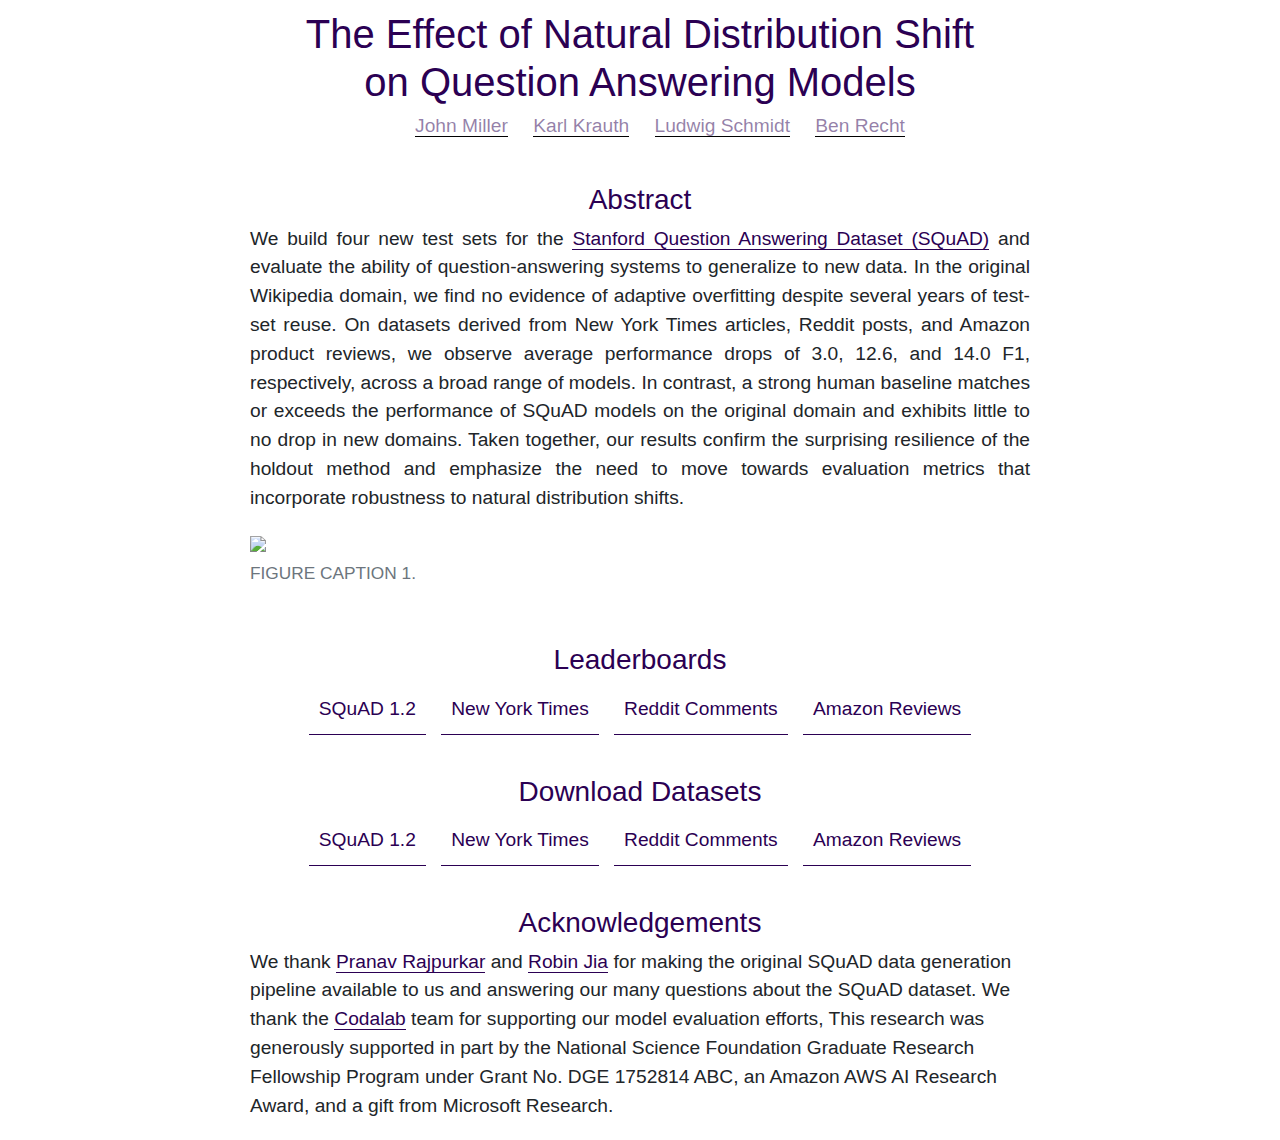
==== index.html @ 98c9f51e "Link to datasets, leaderboards." ====
<!doctype html>
<html lang="en">

<head>
  <!-- Required meta tags -->
  <meta charset="utf-8">
  <meta name="viewport" content="width=device-width, initial-scale=1, shrink-to-fit=no">

  <!-- Bootstrap CSS -->
  <link rel="stylesheet" href="https://stackpath.bootstrapcdn.com/bootstrap/4.3.1/css/bootstrap.min.css"
    integrity="sha384-ggOyR0iXCbMQv3Xipma34MD+dH/1fQ784/j6cY/iJTQUOhcWr7x9JvoRxT2MZw1T" crossorigin="anonymous">
  <link rel="stylesheet" href="./static/index.css">
  <title>The Effect of Natural Distribution Shift on Question Answering Models</title>
</head>

<body>
  <section id='header'>
    <h1 id='title'>
        The Effect of Natural Distribution Shift <br/>
        on Question Answering Models
    </h1>
    <h2 id='authors' class='text-muted'>
      <ul>
        <li><a href='https://people.eecs.berkeley.edu/~miller_john/'>John Miller</a></li>
        <li><a href='https://www.karlk.net'>Karl Krauth</a></li>
        <li><a href='https://people.csail.mit.edu/ludwigs/'>Ludwig Schmidt</a></li>
        <li><a href='https://people.eecs.berkeley.edu/~brecht/'>Ben Recht</a></li>
      </ul>
    </h2>
  </section>
  <section id='abstract'>
    <h3 class='heading'><span>Abstract</span></h3>
    <div class='content'>
        We build four new test sets for the 
        <a href="https://rajpurkar.github.io/SQuAD-explorer/">Stanford Question Answering Dataset (SQuAD)</a>
        and evaluate the ability of question-answering systems to generalize to new
        data. In the original Wikipedia domain, we find no evidence of adaptive
        overfitting despite several years of test-set reuse. On datasets derived
        from New York Times articles, Reddit posts, and Amazon product reviews, we
        observe average performance drops of 3.0, 12.6, and 14.0 F1, respectively,
        across a broad range of models. In contrast, a strong human baseline matches
        or exceeds the performance of SQuAD models on the original domain and
        exhibits little to no drop in new domains. Taken together, our results
        confirm the surprising resilience of the holdout method and emphasize the
        need to move towards evaluation metrics that incorporate robustness to
        natural distribution shifts.
    </div>
  </section>
  <section id='teaser'>
    <figure class='figure'>
      <img id='teaser-img' class='figure-img img-fluid' src='./images/figure1.pdf' />
      <figcaption class='figure-caption text-center' id='figure1-caption'>
      FIGURE CAPTION 1.
      </figcaption>
    </figure>
  </section>

  <section id="leaderboards">
      <h3 class="heading"> <span> Leaderboards </span></h3>
      <div class="content">
          <div id="links">
            <a href="squad.html"> <span> SQuAD 1.2 </span> </a>
            <a href="nyt.html"> <span> New York Times </span> </a>
            <a href="reddit.html"> <span> Reddit Comments </span> </a>
            <a href="amazon.html"> <span> Amazon Reviews </span> </a>
          </div>
      </div>
  </section>

  <section id="downloads">
      <h3 class="heading"> <span> Download Datasets </span></h3>
      <div class="content">
          <div id="links">
            <a href="https://ndownloader.figshare.com/files/21500115?private_link=2f119bea3e8d711047ec"> <span> SQuAD 1.2 </span> </a>
            <a href="https://ndownloader.figshare.com/files/21500118?private_link=2f119bea3e8d711047ec"> <span> New York Times </span> </a>
            <a href="https://ndownloader.figshare.com/files/21500112?private_link=2f119bea3e8d711047ec"> <span> Reddit Comments </span> </a>
            <a href="https://ndownloader.figshare.com/files/21500109?private_link=2f119bea3e8d711047ec"> <span> Amazon Reviews </span> </a>
          </div>
      </div>
  </section>

  <section id='acknowledgements'>
    <h3 class='heading'><span>Acknowledgements</span></h3>
    We thank <a href="https://rajpurkar.github.io">Pranav Rajpurkar</a> and 
    <a href="http://stanford.edu/~robinjia/">Robin Jia</a> 
    for making the original SQuAD data
    generation pipeline available to us and answering our many questions about
    the SQuAD dataset. We thank the
    <a href="https://worksheets.codalab.org">Codalab</a> 
    team for supporting our model evaluation efforts, This research was
    generously supported in part by the National Science Foundation Graduate
    Research Fellowship Program under Grant No. DGE 1752814 ABC, an Amazon AWS
    AI Research Award, and a gift from Microsoft Research.
    </div>
  </section>
</body>

</html>
---- static/index.css ----
#header {
    padding: 10px 0px;
    max-width: 100%;
}
#title {
    text-align: center;
    font-weight: 300;
    font-size: 2.5rem;
    color: rgb(43, 0, 83)!important;
}

#authors {
    text-align: center;
    font-weight: 300;
    font-size: 1.2rem;
}
#authors li {
    display: inline-block;
}
#authors li a {
    color: rgba(43, 0, 83, 0.5)!important;
    margin: 10px;
    border-bottom: solid 1px black;
}
#authors li a:hover {
    color: black!important;
    text-decoration: none;
}

#teaser {
    padding-top: 0;
}

section .heading {
    text-align: center;
    font-weight: 300;
}

section .heading span {
    color: rgb(43, 0, 83);
    padding: 0px 10px 2px 10px;
}

section {
    padding: 20px 20px;
    max-width: 820px;
    margin: 0 1%;
    margin: 0 auto;
    font-size: 1.2rem;
}

#abstract .content {
    text-align: justify;
}

pre.inline {
    display: inline;
}

#paper-thumbnail {
    width: 100%;
}

#leaderboards {
    text-align: center;
}

#downloads {
    text-align: center;
}

a {
    border-bottom: solid 1px rgb(43, 0, 83);
    color: rgb(43, 0, 83);
}
a:hover {
    background: rgba(43, 0, 83, 0.1);
    text-decoration: none;
}

#links a {
    display: inline-block;
    padding: 10px;
    margin: 0 5px;
}
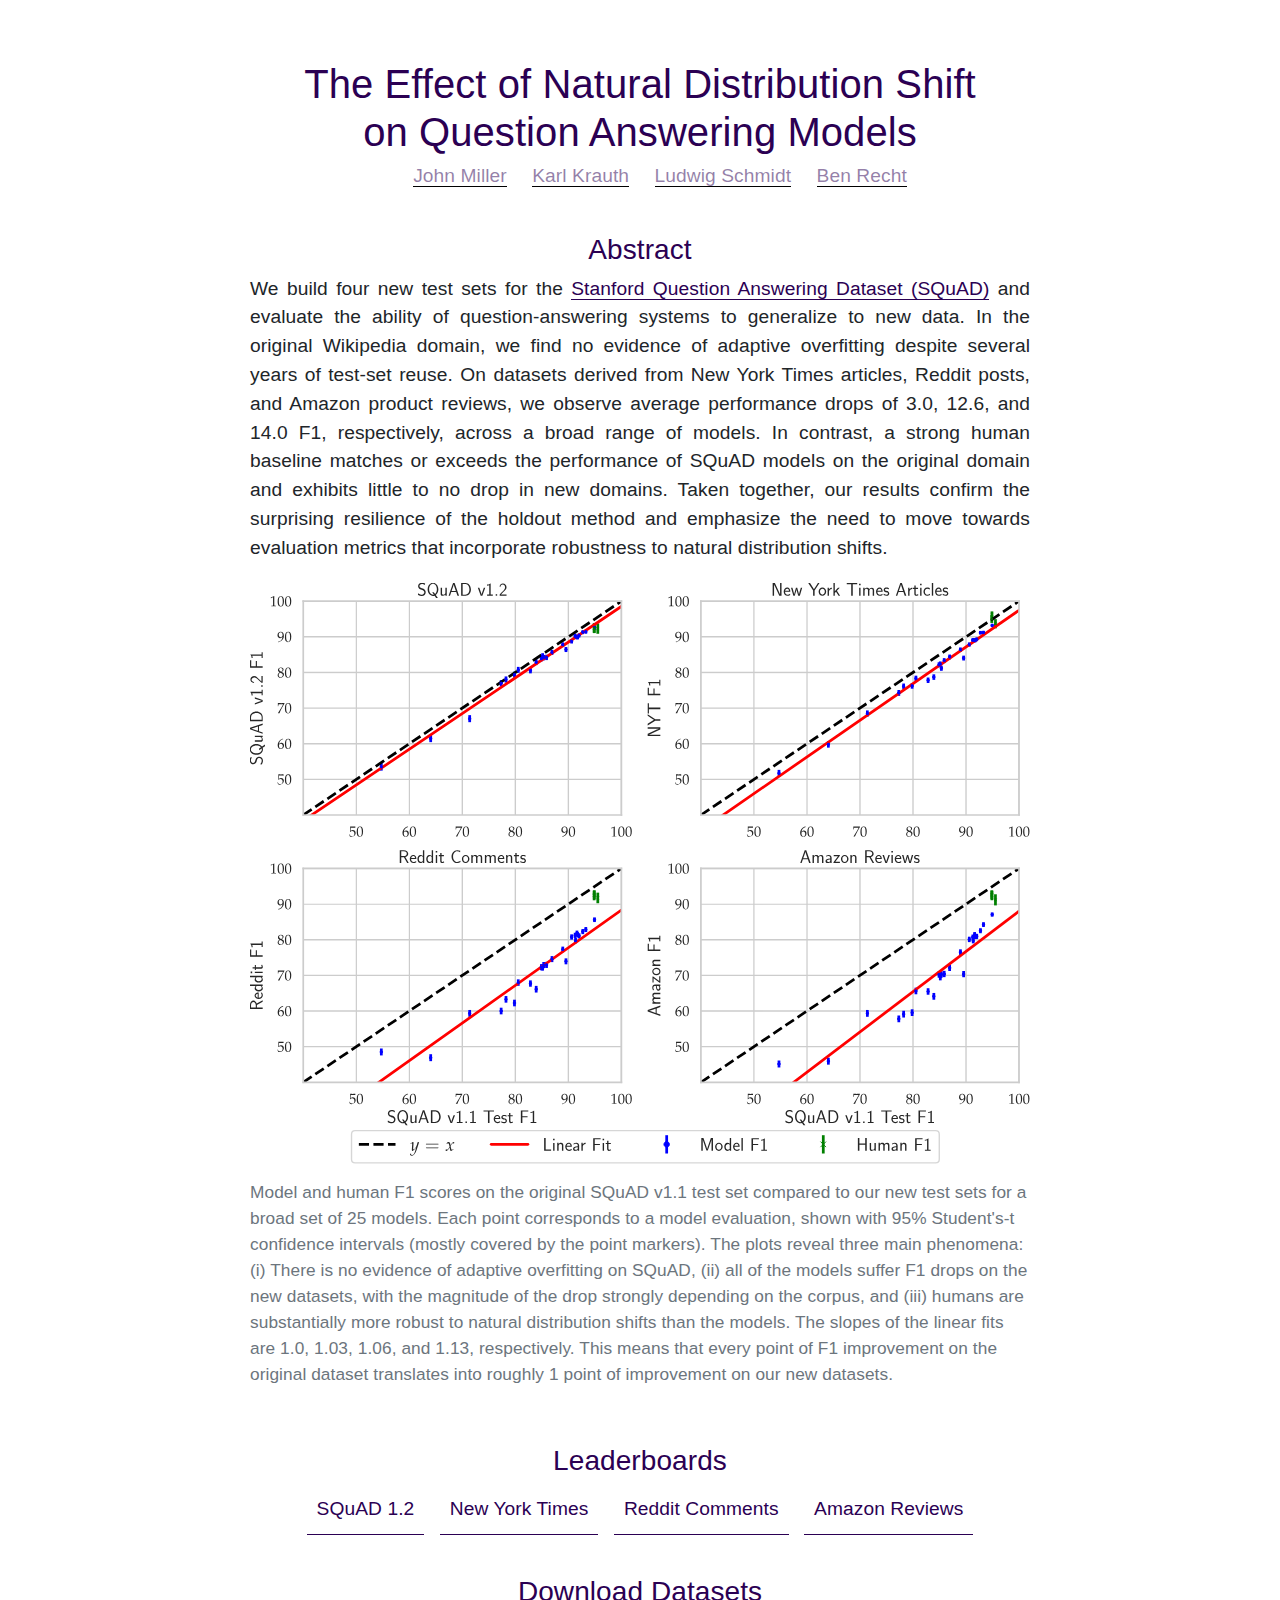
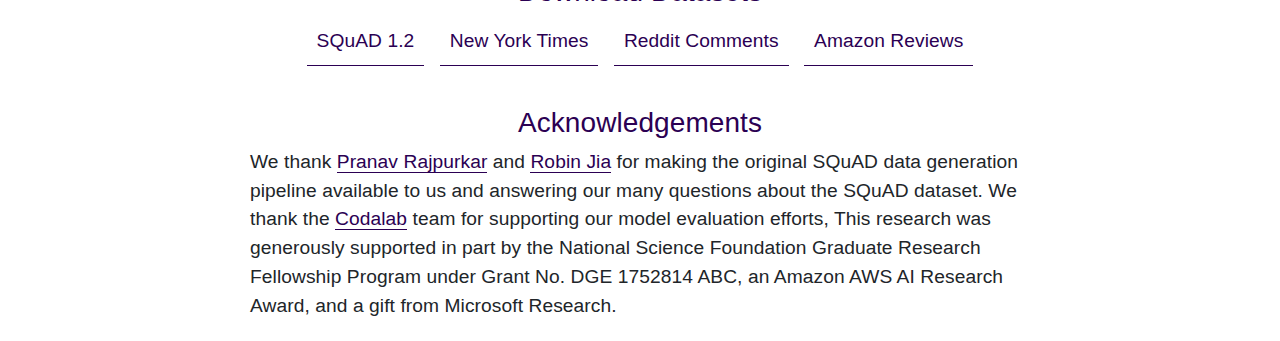
==== commit f0330adc: "Add svg image" ====
--- a/index.html
+++ b/index.html
@@ -2,97 +2,114 @@
 <html lang="en">
 
 <head>
-  <!-- Required meta tags -->
-  <meta charset="utf-8">
-  <meta name="viewport" content="width=device-width, initial-scale=1, shrink-to-fit=no">
+    <!-- Required meta tags -->
+    <meta charset="utf-8">
+    <meta name="viewport" content="width=device-width, initial-scale=1, shrink-to-fit=no">
 
-  <!-- Bootstrap CSS -->
-  <link rel="stylesheet" href="https://stackpath.bootstrapcdn.com/bootstrap/4.3.1/css/bootstrap.min.css"
-    integrity="sha384-ggOyR0iXCbMQv3Xipma34MD+dH/1fQ784/j6cY/iJTQUOhcWr7x9JvoRxT2MZw1T" crossorigin="anonymous">
-  <link rel="stylesheet" href="./static/index.css">
-  <title>The Effect of Natural Distribution Shift on Question Answering Models</title>
+    <!-- Bootstrap CSS -->
+    <link rel="stylesheet" href="https://stackpath.bootstrapcdn.com/bootstrap/4.3.1/css/bootstrap.min.css"
+     integrity="sha384-ggOyR0iXCbMQv3Xipma34MD+dH/1fQ784/j6cY/iJTQUOhcWr7x9JvoRxT2MZw1T" crossorigin="anonymous">
+    <link rel="stylesheet" href="./static/index.css">
+    <title>The Effect of Natural Distribution Shift on Question Answering Models</title>
 </head>
 
 <body>
-  <section id='header'>
-    <h1 id='title'>
-        The Effect of Natural Distribution Shift <br/>
-        on Question Answering Models
-    </h1>
-    <h2 id='authors' class='text-muted'>
-      <ul>
-        <li><a href='https://people.eecs.berkeley.edu/~miller_john/'>John Miller</a></li>
-        <li><a href='https://www.karlk.net'>Karl Krauth</a></li>
-        <li><a href='https://people.csail.mit.edu/ludwigs/'>Ludwig Schmidt</a></li>
-        <li><a href='https://people.eecs.berkeley.edu/~brecht/'>Ben Recht</a></li>
-      </ul>
-    </h2>
-  </section>
-  <section id='abstract'>
-    <h3 class='heading'><span>Abstract</span></h3>
-    <div class='content'>
-        We build four new test sets for the 
-        <a href="https://rajpurkar.github.io/SQuAD-explorer/">Stanford Question Answering Dataset (SQuAD)</a>
-        and evaluate the ability of question-answering systems to generalize to new
-        data. In the original Wikipedia domain, we find no evidence of adaptive
-        overfitting despite several years of test-set reuse. On datasets derived
-        from New York Times articles, Reddit posts, and Amazon product reviews, we
-        observe average performance drops of 3.0, 12.6, and 14.0 F1, respectively,
-        across a broad range of models. In contrast, a strong human baseline matches
-        or exceeds the performance of SQuAD models on the original domain and
-        exhibits little to no drop in new domains. Taken together, our results
-        confirm the surprising resilience of the holdout method and emphasize the
-        need to move towards evaluation metrics that incorporate robustness to
-        natural distribution shifts.
-    </div>
-  </section>
-  <section id='teaser'>
-    <figure class='figure'>
-      <img id='teaser-img' class='figure-img img-fluid' src='./images/figure1.pdf' />
-      <figcaption class='figure-caption text-center' id='figure1-caption'>
-      FIGURE CAPTION 1.
-      </figcaption>
-    </figure>
-  </section>
+    <section id='header'>
+        <h1 id='title'>
+            The Effect of Natural Distribution Shift <br/>
+            on Question Answering Models
+        </h1>
+        <h2 id='authors' class='text-muted'>
+            <ul>
+                <li><a href='https://people.eecs.berkeley.edu/~miller_john/'>John Miller</a></li>
+                <li><a href='https://www.karlk.net'>Karl Krauth</a></li>
+                <li><a href='https://people.csail.mit.edu/ludwigs/'>Ludwig Schmidt</a></li>
+                <li><a href='https://people.eecs.berkeley.edu/~brecht/'>Ben Recht</a></li>
+            </ul>
+        </h2>
+    </section>
+    <section id='abstract'>
+        <h3 class='heading'><span>Abstract</span></h3>
+        <div class='content'>
+            We build four new test sets for the 
+            <a href="https://rajpurkar.github.io/SQuAD-explorer/">Stanford Question Answering Dataset (SQuAD)</a>
+            and evaluate the ability of question-answering systems to generalize to new
+            data. In the original Wikipedia domain, we find no evidence of adaptive
+            overfitting despite several years of test-set reuse. On datasets derived
+            from New York Times articles, Reddit posts, and Amazon product reviews, we
+            observe average performance drops of 3.0, 12.6, and 14.0 F1, respectively,
+            across a broad range of models. In contrast, a strong human baseline matches
+            or exceeds the performance of SQuAD models on the original domain and
+            exhibits little to no drop in new domains. Taken together, our results
+            confirm the surprising resilience of the holdout method and emphasize the
+            need to move towards evaluation metrics that incorporate robustness to
+            natural distribution shifts.
+        </div>
+    </section>
+    <section id='teaser'>
+        <figure class='figure'>
+            <img id='teaser-img' class='figure-img img-fluid' src='./images/figure1.svg' />
+            <figcaption class='figure-caption text-left' id='figure1-caption'>
+                Model and human F1 scores on the original SQuAD v1.1 test set compared
+                to our new test sets for a broad set of 25 models. Each point corresponds to a model evaluation,
+                shown with 95% Student's-t confidence intervals (mostly covered by the
+                point markers). The plots reveal three main phenomena: (i) There is no
+                evidence of adaptive overfitting on SQuAD, (ii) all of the models
+                suffer F1 drops on the new datasets, with the magnitude of the drop
+                strongly depending on the corpus, and (iii) humans are substantially
+                more robust to natural distribution shifts than the models. The slopes
+                of the linear fits are 1.0, 1.03, 1.06, and 1.13, respectively. This
+                means that every point of F1 improvement on the original dataset
+                translates into roughly 1 point of improvement on our new datasets.
+            </figcaption>
+        </figure>
+    </section>
 
-  <section id="leaderboards">
-      <h3 class="heading"> <span> Leaderboards </span></h3>
-      <div class="content">
-          <div id="links">
-            <a href="squad.html"> <span> SQuAD 1.2 </span> </a>
-            <a href="nyt.html"> <span> New York Times </span> </a>
-            <a href="reddit.html"> <span> Reddit Comments </span> </a>
-            <a href="amazon.html"> <span> Amazon Reviews </span> </a>
-          </div>
-      </div>
-  </section>
+    <section id="leaderboards">
+        <h3 class="heading"> <span> Leaderboards </span></h3>
+        <div class="content">
+            <div id="links">
+                <a href="squad.html"> <span> SQuAD 1.2 </span> </a>
+                <a href="nyt.html"> <span> New York Times </span> </a>
+                <a href="reddit.html"> <span> Reddit Comments </span> </a>
+                <a href="amazon.html"> <span> Amazon Reviews </span> </a>
+            </div>
+        </div>
+    </section>
 
-  <section id="downloads">
-      <h3 class="heading"> <span> Download Datasets </span></h3>
-      <div class="content">
-          <div id="links">
-            <a href="https://ndownloader.figshare.com/files/21500115?private_link=2f119bea3e8d711047ec"> <span> SQuAD 1.2 </span> </a>
-            <a href="https://ndownloader.figshare.com/files/21500118?private_link=2f119bea3e8d711047ec"> <span> New York Times </span> </a>
-            <a href="https://ndownloader.figshare.com/files/21500112?private_link=2f119bea3e8d711047ec"> <span> Reddit Comments </span> </a>
-            <a href="https://ndownloader.figshare.com/files/21500109?private_link=2f119bea3e8d711047ec"> <span> Amazon Reviews </span> </a>
-          </div>
-      </div>
-  </section>
+    <section id="downloads">
+        <h3 class="heading"> <span> Download Datasets </span></h3>
+        <div class="content">
+            <div id="links">
+                <a href="https://ndownloader.figshare.com/files/21500115?private_link=2f119bea3e8d711047ec">
+                    <span> SQuAD 1.2 </span>
+                </a>
+                <a href="https://ndownloader.figshare.com/files/21500118?private_link=2f119bea3e8d711047ec">
+                    <span> New York Times </span>
+                </a>
+                <a href="https://ndownloader.figshare.com/files/21500112?private_link=2f119bea3e8d711047ec">
+                    <span> Reddit Comments </span>
+                </a>
+                <a href="https://ndownloader.figshare.com/files/21500109?private_link=2f119bea3e8d711047ec">
+                    <span> Amazon Reviews </span> 
+                </a>
+            </div>
+        </div>
+    </section>
 
-  <section id='acknowledgements'>
-    <h3 class='heading'><span>Acknowledgements</span></h3>
-    We thank <a href="https://rajpurkar.github.io">Pranav Rajpurkar</a> and 
-    <a href="http://stanford.edu/~robinjia/">Robin Jia</a> 
-    for making the original SQuAD data
-    generation pipeline available to us and answering our many questions about
-    the SQuAD dataset. We thank the
-    <a href="https://worksheets.codalab.org">Codalab</a> 
-    team for supporting our model evaluation efforts, This research was
-    generously supported in part by the National Science Foundation Graduate
-    Research Fellowship Program under Grant No. DGE 1752814 ABC, an Amazon AWS
-    AI Research Award, and a gift from Microsoft Research.
-    </div>
-  </section>
+    <section id='acknowledgements'>
+        <h3 class='heading'><span>Acknowledgements</span></h3>
+        We thank <a href="https://rajpurkar.github.io">Pranav Rajpurkar</a> and 
+        <a href="http://stanford.edu/~robinjia/">Robin Jia</a> 
+        for making the original SQuAD data
+        generation pipeline available to us and answering our many questions about
+        the SQuAD dataset. We thank the
+        <a href="https://worksheets.codalab.org">Codalab</a> 
+        team for supporting our model evaluation efforts, This research was
+        generously supported in part by the National Science Foundation Graduate
+        Research Fellowship Program under Grant No. DGE 1752814 ABC, an Amazon AWS
+        AI Research Award, and a gift from Microsoft Research.
+    </section>
 </body>
 
 </html>
--- a/static/index.css
+++ b/static/index.css
@@ -83,3 +83,95 @@
     padding: 10px;
     margin: 0 5px;
 }
+
+.infoCard { background: #fff; margin-bottom: 20px;
+}
+
+.infoCard .infoBody {
+    padding: 30px;
+}
+
+.infoCard .infoBody > .infoHeadline {
+    margin: 15px 0px;
+}
+
+.infoCard .infoBody > .infoHeadline h1,
+.infoCard .infoBody > .infoHeadline h2,
+.infoCard .infoBody > .infoHeadline p {
+    margin: 5px 0px;
+    font-weight: 600;
+    color: #333;
+}
+
+.infoCard .infoBody > .infoHeadline h1 {
+    font-size: 1.8em;
+}
+
+.infoCard .infoBody > .infoHeadline h2 {
+    font-size: 1.4em;
+    padding-bottom: 2px;
+    border-bottom: 2px solid #ddd;
+}
+
+.infoCard .infoBody h2 {
+    font-weight: 600;
+    color: #666;
+    font-size: 1.6em;
+}
+
+html,
+body {
+    width: 100%;
+    height: 100%;
+}
+
+body {
+    padding-top: 50px;
+    letter-spacing: 0.005em;
+}
+
+body,
+h1,
+h2,
+h3,
+h4,
+h5,
+p,
+li,
+a,
+span,
+pre {
+    font-family: 'Lato', Arial, sans-serif;
+    font-weight: 400;
+}
+
+p {
+    margin: 0px;
+}
+
+body {
+    background-color: #fff;
+}
+
+.performanceTable {
+  margin: 10px 0px;
+}
+.performanceTable .institution {
+  font-style: italic;
+  font-weight: 300;
+}
+.performanceTable .date {
+  font-weight: normal;
+}
+.performanceTable tr.human-row {
+  background: #f5f5f5;
+}
+.performanceTable td.best-score {
+  font-weight: bold;
+}
+.performanceTable td,
+.performanceTable th {
+  text-align: center;
+  max-width: 250px;
+}
+
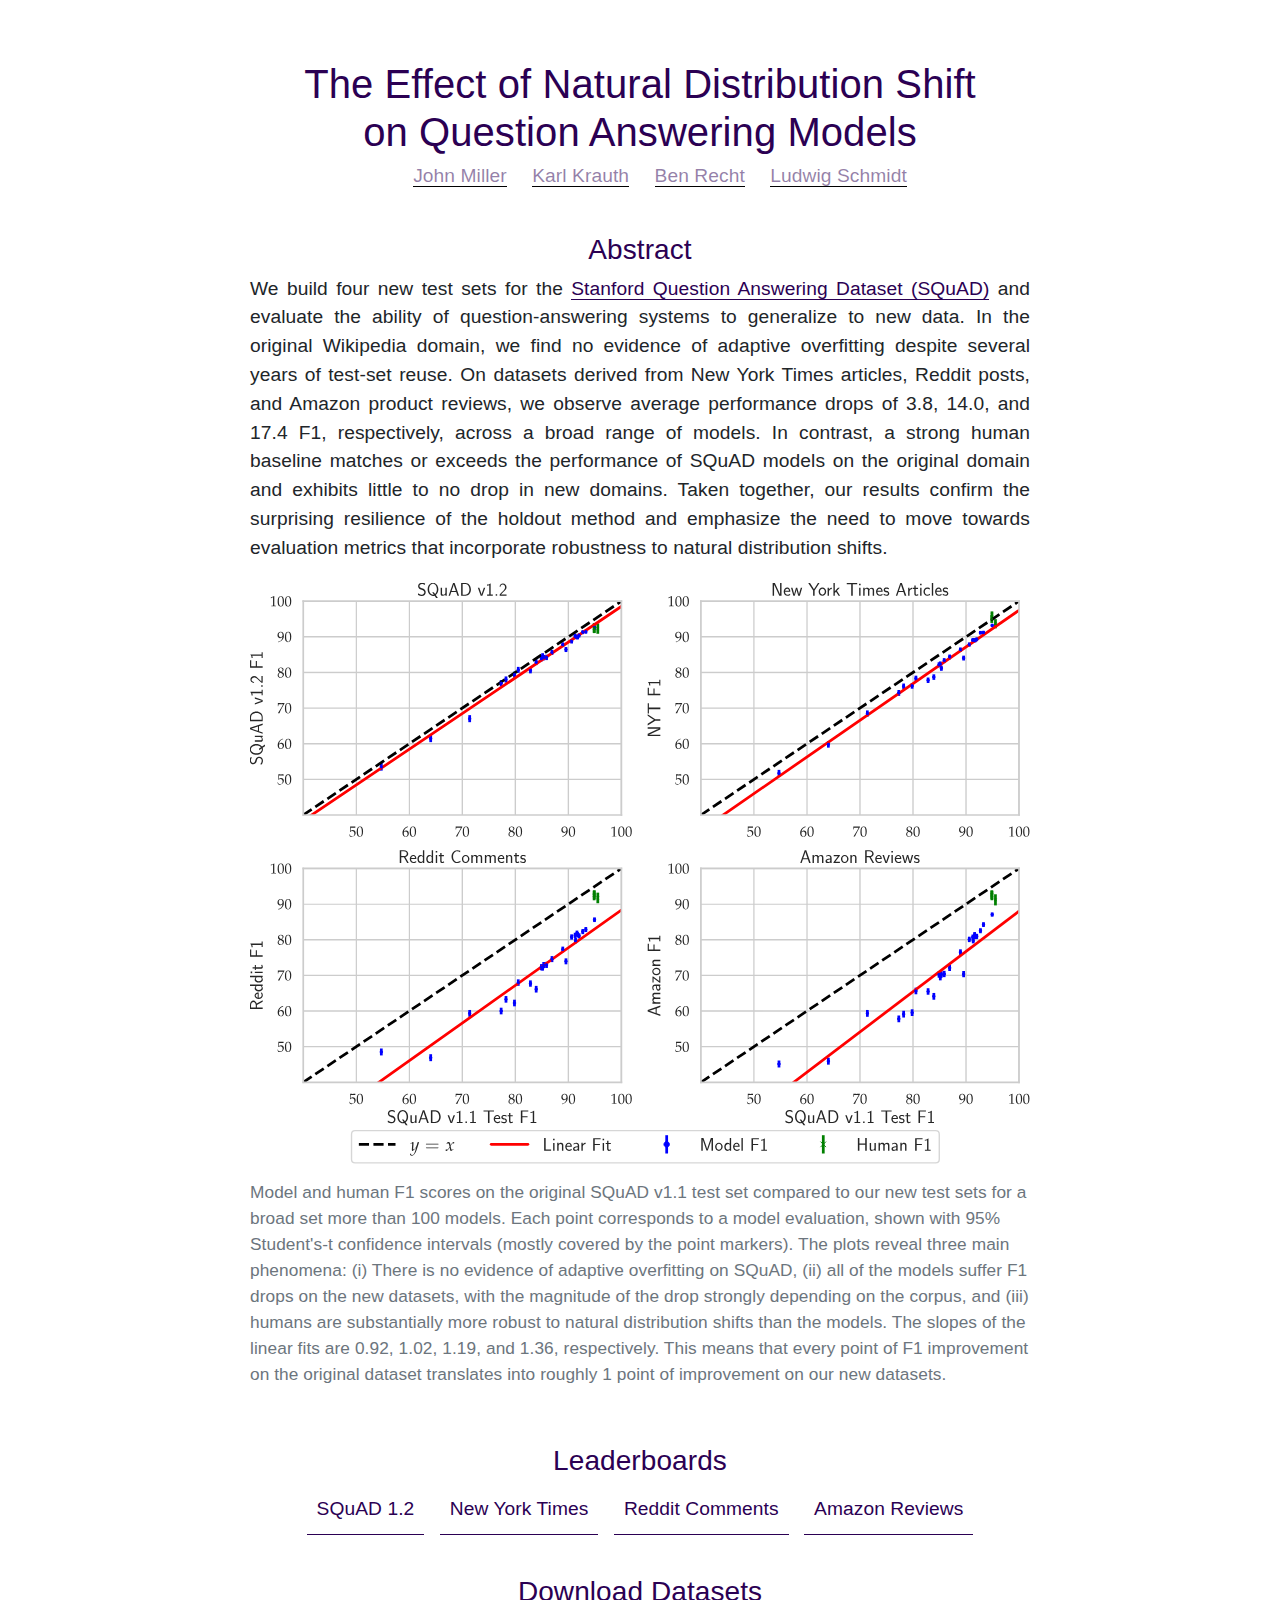
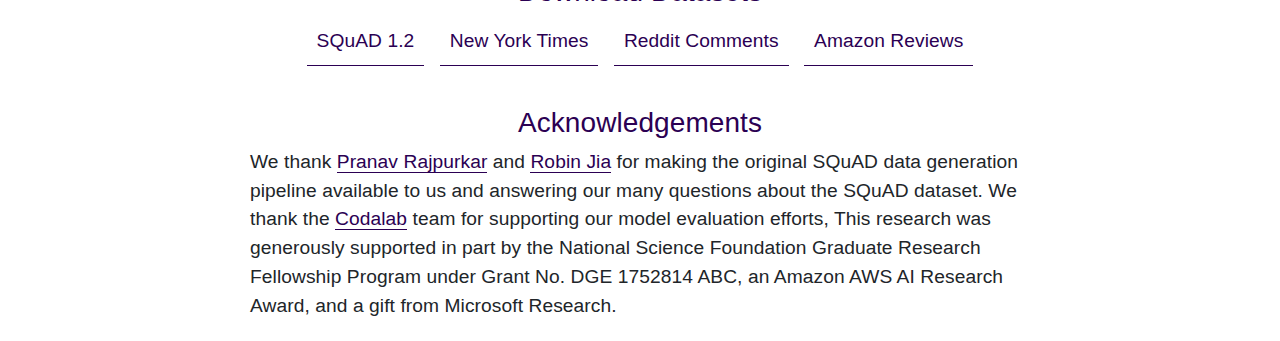
==== commit d30a71fc: "Update website with larger model evaluation testbed." ====
--- a/index.html
+++ b/index.html
@@ -23,8 +23,8 @@
             <ul>
                 <li><a href='https://people.eecs.berkeley.edu/~miller_john/'>John Miller</a></li>
                 <li><a href='https://www.karlk.net'>Karl Krauth</a></li>
+                <li><a href='https://people.eecs.berkeley.edu/~brecht/'>Ben Recht</a></li>
                 <li><a href='https://people.csail.mit.edu/ludwigs/'>Ludwig Schmidt</a></li>
-                <li><a href='https://people.eecs.berkeley.edu/~brecht/'>Ben Recht</a></li>
             </ul>
         </h2>
     </section>
@@ -37,7 +37,7 @@
             data. In the original Wikipedia domain, we find no evidence of adaptive
             overfitting despite several years of test-set reuse. On datasets derived
             from New York Times articles, Reddit posts, and Amazon product reviews, we
-            observe average performance drops of 3.0, 12.6, and 14.0 F1, respectively,
+            observe average performance drops of 3.8, 14.0, and 17.4 F1, respectively,
             across a broad range of models. In contrast, a strong human baseline matches
             or exceeds the performance of SQuAD models on the original domain and
             exhibits little to no drop in new domains. Taken together, our results
@@ -51,16 +51,18 @@
             <img id='teaser-img' class='figure-img img-fluid' src='./images/figure1.svg' />
             <figcaption class='figure-caption text-left' id='figure1-caption'>
                 Model and human F1 scores on the original SQuAD v1.1 test set compared
-                to our new test sets for a broad set of 25 models. Each point corresponds to a model evaluation,
-                shown with 95% Student's-t confidence intervals (mostly covered by the
-                point markers). The plots reveal three main phenomena: (i) There is no
-                evidence of adaptive overfitting on SQuAD, (ii) all of the models
-                suffer F1 drops on the new datasets, with the magnitude of the drop
-                strongly depending on the corpus, and (iii) humans are substantially
-                more robust to natural distribution shifts than the models. The slopes
-                of the linear fits are 1.0, 1.03, 1.06, and 1.13, respectively. This
-                means that every point of F1 improvement on the original dataset
-                translates into roughly 1 point of improvement on our new datasets.
+                to our new test sets for a broad set more than 100  models. Each
+                point corresponds to a model evaluation, shown with 95%
+                Student's-t confidence intervals (mostly covered by the point
+                markers). The plots reveal three main phenomena: (i) There is no
+                evidence of adaptive overfitting on SQuAD, (ii) all of the
+                models suffer F1 drops on the new datasets, with the magnitude
+                of the drop strongly depending on the corpus, and (iii) humans
+                are substantially more robust to natural distribution shifts
+                than the models. The slopes of the linear fits are 0.92, 1.02,
+                1.19, and 1.36, respectively. This means that every point of F1
+                improvement on the original dataset translates into roughly 1
+                point of improvement on our new datasets.
             </figcaption>
         </figure>
     </section>
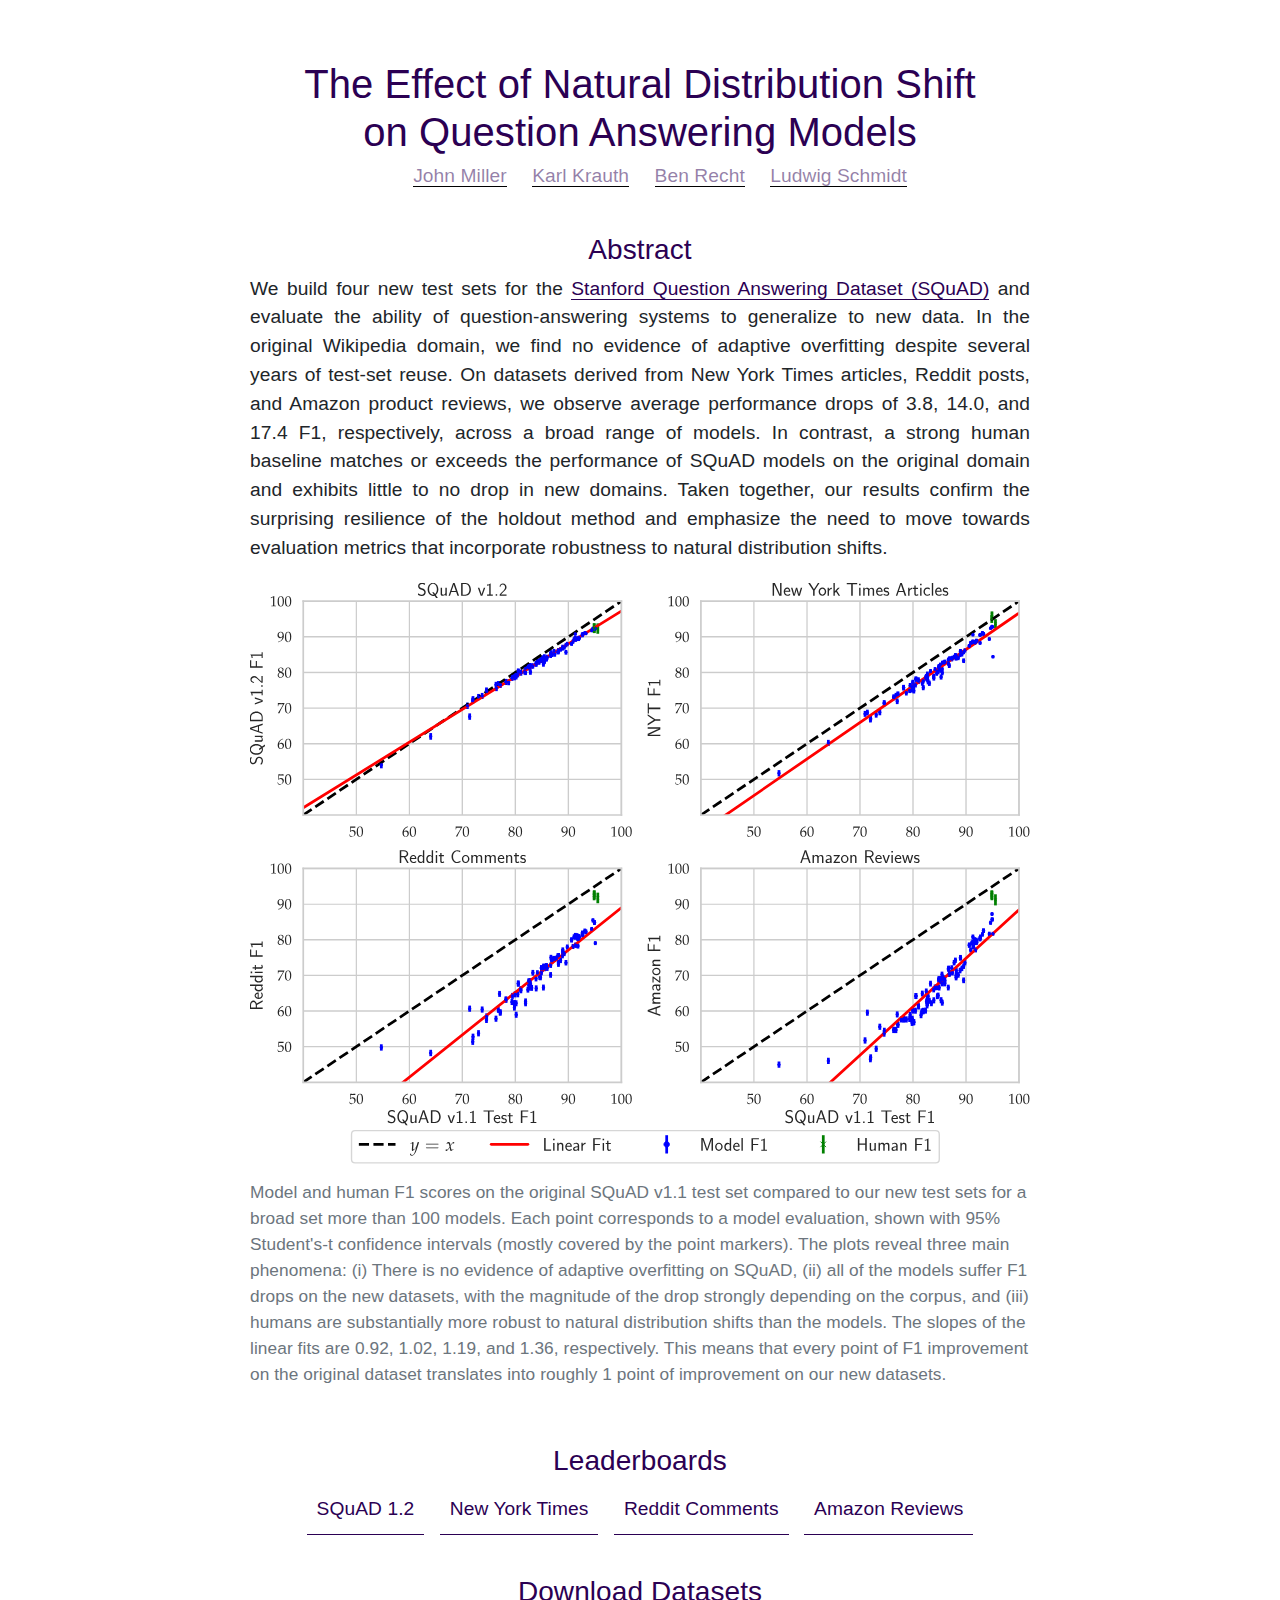
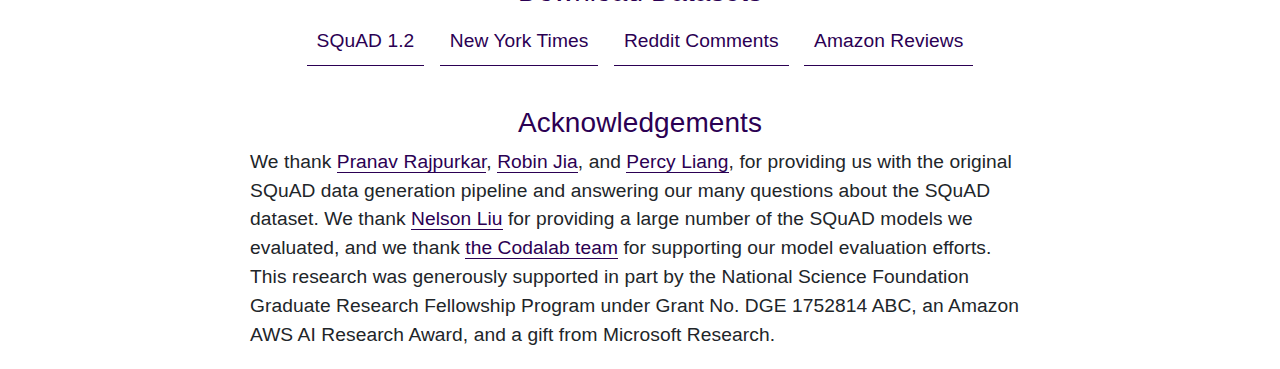
==== commit 2d423e09: "Update figure 1 and acknowledgements." ====
--- a/index.html
+++ b/index.html
@@ -101,16 +101,21 @@
 
     <section id='acknowledgements'>
         <h3 class='heading'><span>Acknowledgements</span></h3>
-        We thank <a href="https://rajpurkar.github.io">Pranav Rajpurkar</a> and 
-        <a href="http://stanford.edu/~robinjia/">Robin Jia</a> 
-        for making the original SQuAD data
-        generation pipeline available to us and answering our many questions about
-        the SQuAD dataset. We thank the
-        <a href="https://worksheets.codalab.org">Codalab</a> 
-        team for supporting our model evaluation efforts, This research was
+        We thank 
+        <a href="https://rajpurkar.github.io">Pranav Rajpurkar</a>,
+        <a href="http://stanford.edu/~robinjia/">Robin Jia</a>,
+        and 
+        <a href="https://cs.stanford.edu/~pliang/">Percy Liang</a>,
+        for providing us with the
+        original SQuAD data generation pipeline and answering our many questions about
+        the SQuAD dataset. We thank 
+        <a href="https://cs.stanford.edu/~nfliu/">Nelson Liu</a>
+        for providing a large number of the SQuAD models we evaluated, and we thank 
+        <a href="https://worksheets.codalab.org/home">the Codalab team</a>
+        for supporting our model evaluation efforts. This research was
         generously supported in part by the National Science Foundation Graduate
-        Research Fellowship Program under Grant No. DGE 1752814 ABC, an Amazon AWS
-        AI Research Award, and a gift from Microsoft Research.
+        Research Fellowship Program under Grant No.  DGE 1752814 ABC, an Amazon
+        AWS AI Research Award, and a gift from Microsoft Research.
     </section>
 </body>
 
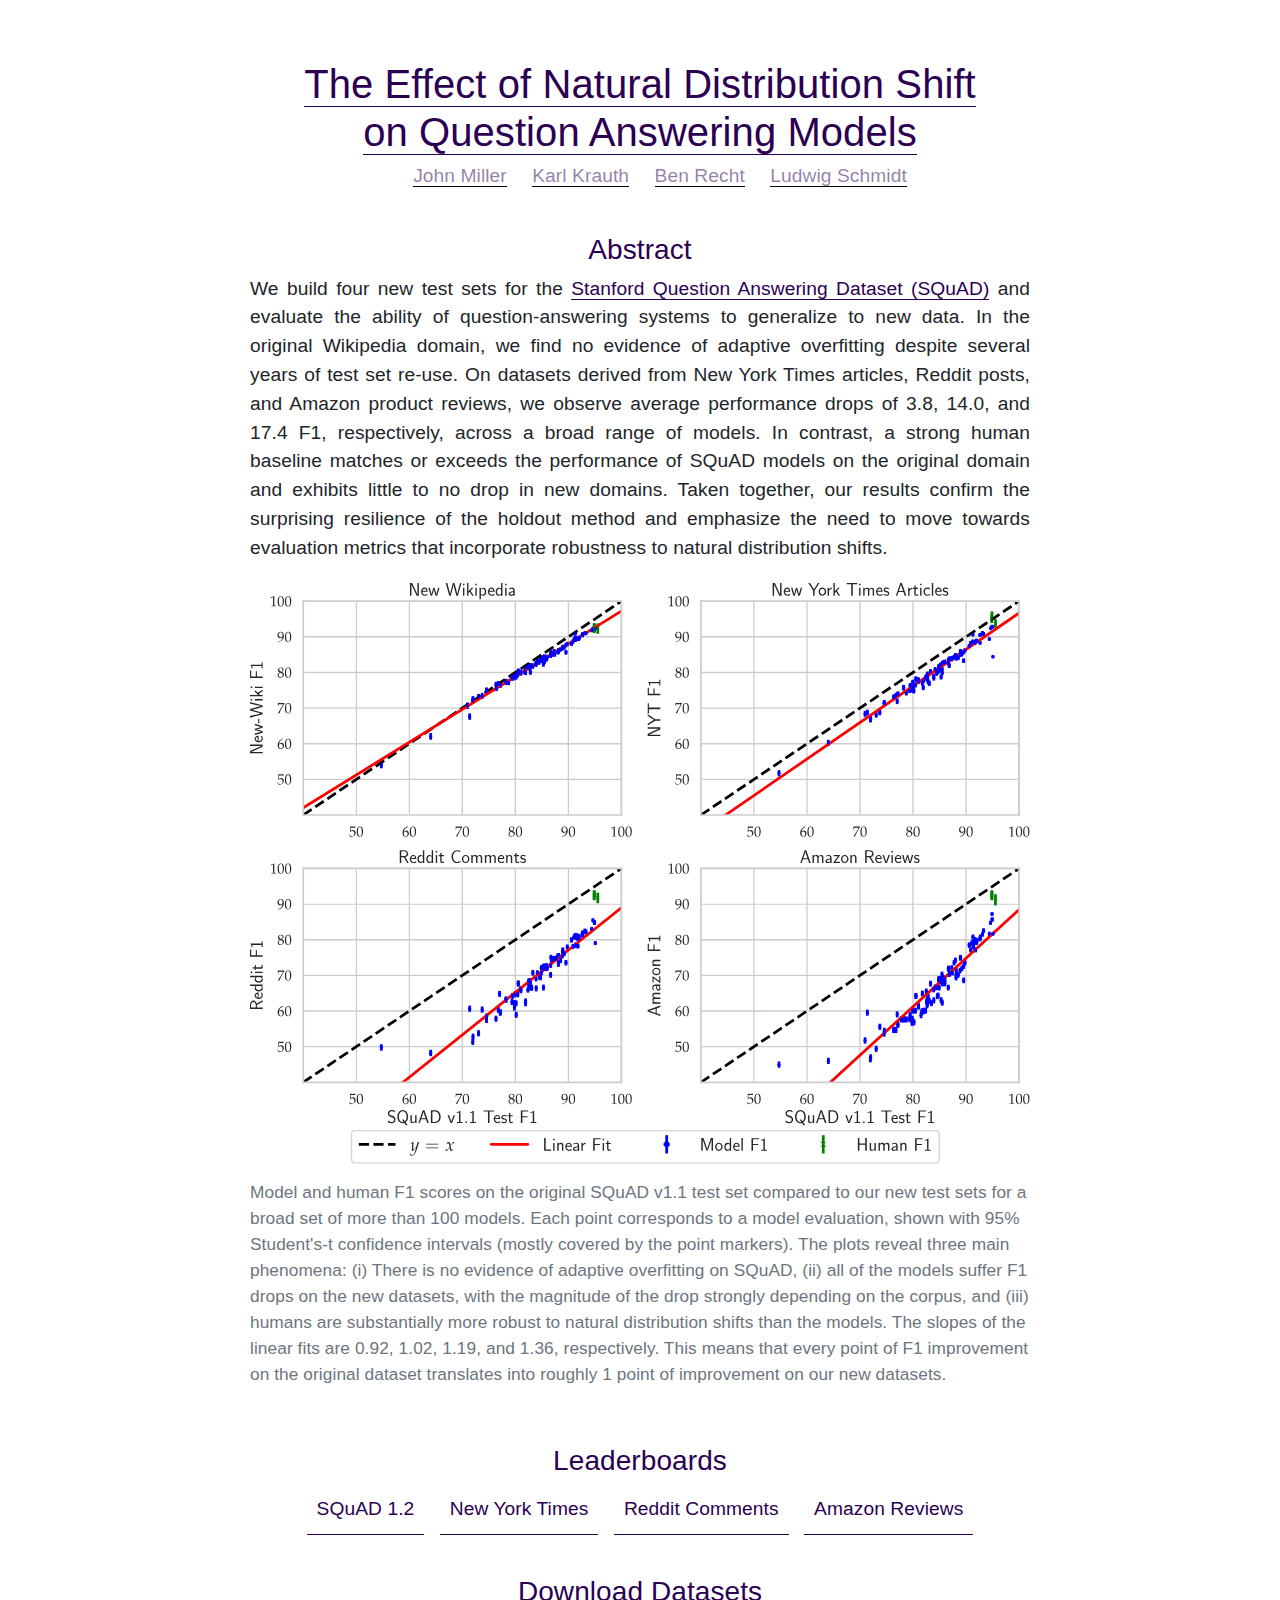
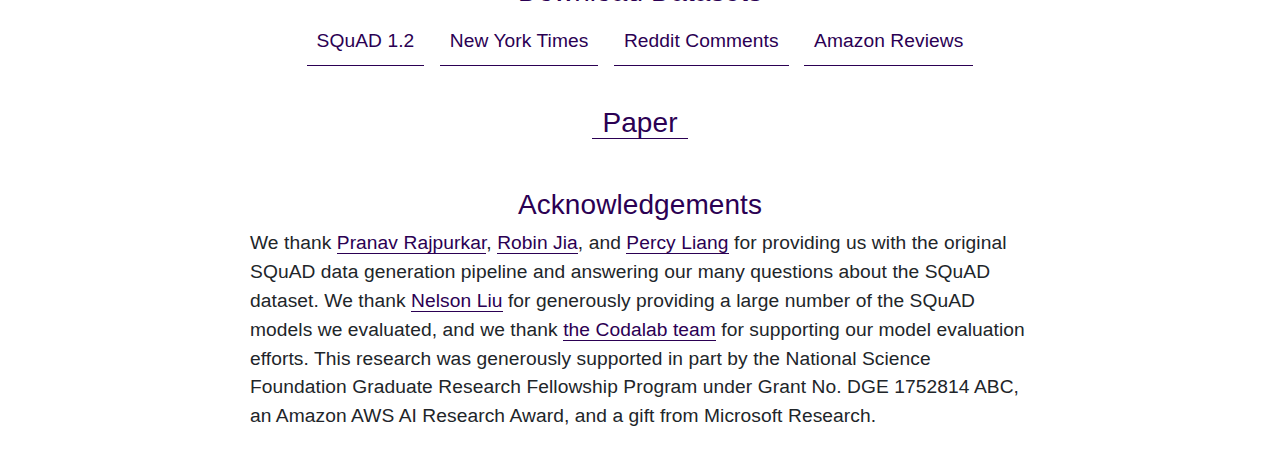
==== commit c59ad1a0: "Merge branch 'master' of github.com:modestyachts/squadshifts-website" ====
--- a/index.html
+++ b/index.html
@@ -10,14 +10,16 @@
     <link rel="stylesheet" href="https://stackpath.bootstrapcdn.com/bootstrap/4.3.1/css/bootstrap.min.css"
      integrity="sha384-ggOyR0iXCbMQv3Xipma34MD+dH/1fQ784/j6cY/iJTQUOhcWr7x9JvoRxT2MZw1T" crossorigin="anonymous">
     <link rel="stylesheet" href="./static/index.css">
-    <title>The Effect of Natural Distribution Shift on Question Answering Models</title>
+    <title> The Effect of Natural Distribution Shift on Question Answering Models </title>
 </head>
 
 <body>
     <section id='header'>
         <h1 id='title'>
-            The Effect of Natural Distribution Shift <br/>
-            on Question Answering Models
+            <a class='no-underline-link' href="https://arxiv.org/abs/2004.14444">
+                The Effect of Natural Distribution Shift <br/>
+                on Question Answering Models
+            </a>
         </h1>
         <h2 id='authors' class='text-muted'>
             <ul>
@@ -35,7 +37,7 @@
             <a href="https://rajpurkar.github.io/SQuAD-explorer/">Stanford Question Answering Dataset (SQuAD)</a>
             and evaluate the ability of question-answering systems to generalize to new
             data. In the original Wikipedia domain, we find no evidence of adaptive
-            overfitting despite several years of test-set reuse. On datasets derived
+            overfitting despite several years of test set re-use. On datasets derived
             from New York Times articles, Reddit posts, and Amazon product reviews, we
             observe average performance drops of 3.8, 14.0, and 17.4 F1, respectively,
             across a broad range of models. In contrast, a strong human baseline matches
@@ -51,7 +53,7 @@
             <img id='teaser-img' class='figure-img img-fluid' src='./images/figure1.svg' />
             <figcaption class='figure-caption text-left' id='figure1-caption'>
                 Model and human F1 scores on the original SQuAD v1.1 test set compared
-                to our new test sets for a broad set more than 100  models. Each
+                to our new test sets for a broad set of more than 100  models. Each
                 point corresponds to a model evaluation, shown with 95%
                 Student's-t confidence intervals (mostly covered by the point
                 markers). The plots reveal three main phenomena: (i) There is no
@@ -99,18 +101,22 @@
         </div>
     </section>
 
+    <section id="paper">
+        <h3 class="heading"> <a href="https://arxiv.org/abs/2004.14444"> <span> Paper </span> </a></h3>
+    </section>
+
     <section id='acknowledgements'>
         <h3 class='heading'><span>Acknowledgements</span></h3>
         We thank 
         <a href="https://rajpurkar.github.io">Pranav Rajpurkar</a>,
         <a href="http://stanford.edu/~robinjia/">Robin Jia</a>,
         and 
-        <a href="https://cs.stanford.edu/~pliang/">Percy Liang</a>,
+        <a href="https://cs.stanford.edu/~pliang/">Percy Liang</a>
         for providing us with the
         original SQuAD data generation pipeline and answering our many questions about
         the SQuAD dataset. We thank 
         <a href="https://cs.stanford.edu/~nfliu/">Nelson Liu</a>
-        for providing a large number of the SQuAD models we evaluated, and we thank 
+        for generously providing a large number of the SQuAD models we evaluated, and we thank 
         <a href="https://worksheets.codalab.org/home">the Codalab team</a>
         for supporting our model evaluation efforts. This research was
         generously supported in part by the National Science Foundation Graduate
@@ -118,5 +124,4 @@
         AWS AI Research Award, and a gift from Microsoft Research.
     </section>
 </body>
-
 </html>
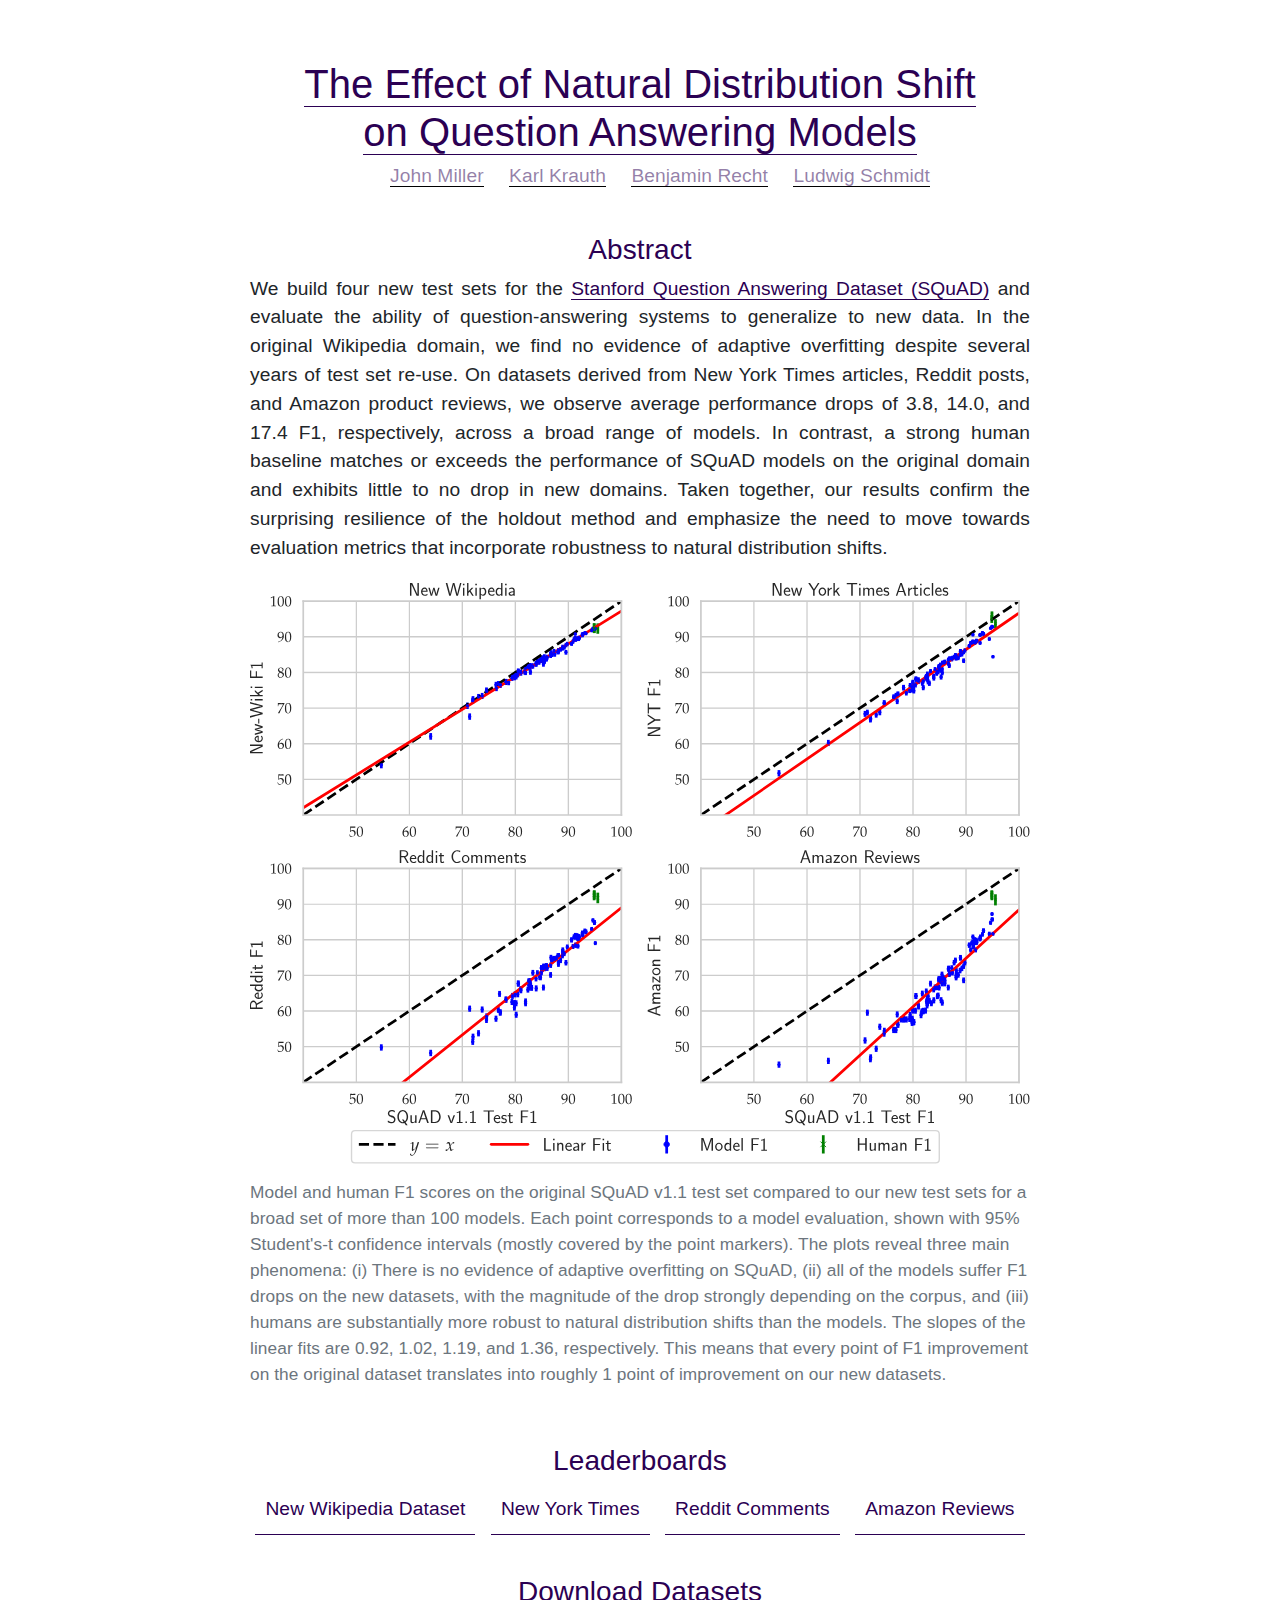
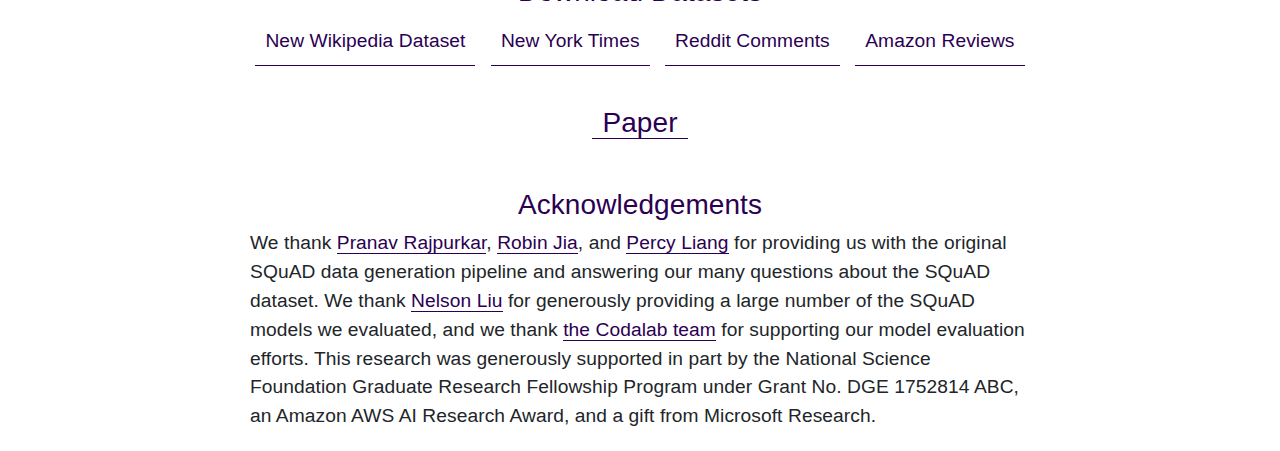
==== commit 9b76e5b4: "Fix author ordering/names and update new wiki name." ====
--- a/index.html
+++ b/index.html
@@ -25,7 +25,7 @@
             <ul>
                 <li><a href='https://people.eecs.berkeley.edu/~miller_john/'>John Miller</a></li>
                 <li><a href='https://www.karlk.net'>Karl Krauth</a></li>
-                <li><a href='https://people.eecs.berkeley.edu/~brecht/'>Ben Recht</a></li>
+                <li><a href='https://people.eecs.berkeley.edu/~brecht/'>Benjamin Recht</a></li>
                 <li><a href='https://people.csail.mit.edu/ludwigs/'>Ludwig Schmidt</a></li>
             </ul>
         </h2>
@@ -73,7 +73,7 @@
         <h3 class="heading"> <span> Leaderboards </span></h3>
         <div class="content">
             <div id="links">
-                <a href="squad.html"> <span> SQuAD 1.2 </span> </a>
+                <a href="squad.html"> <span> New Wikipedia Dataset </span> </a>
                 <a href="nyt.html"> <span> New York Times </span> </a>
                 <a href="reddit.html"> <span> Reddit Comments </span> </a>
                 <a href="amazon.html"> <span> Amazon Reviews </span> </a>
@@ -86,7 +86,7 @@
         <div class="content">
             <div id="links">
                 <a href="https://ndownloader.figshare.com/files/21500115?private_link=2f119bea3e8d711047ec">
-                    <span> SQuAD 1.2 </span>
+                    <span> New Wikipedia Dataset </span>
                 </a>
                 <a href="https://ndownloader.figshare.com/files/21500118?private_link=2f119bea3e8d711047ec">
                     <span> New York Times </span>
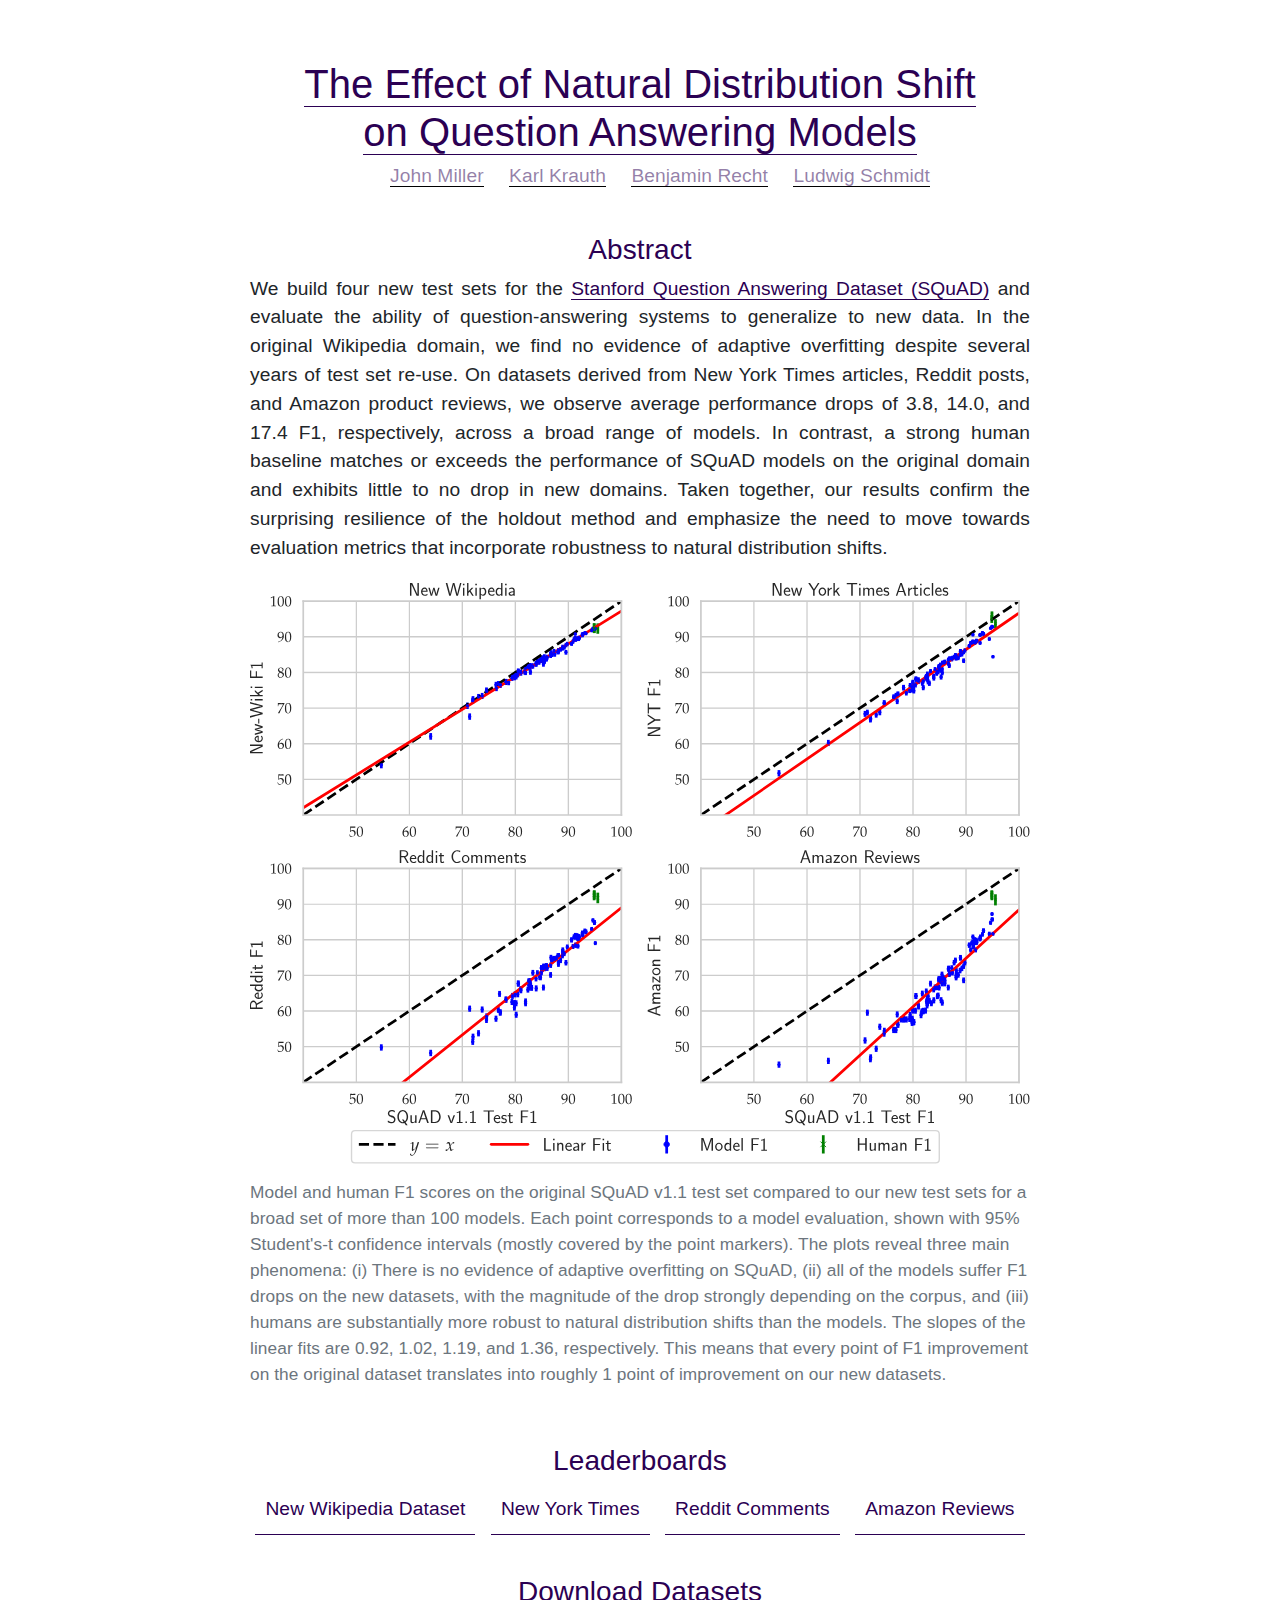
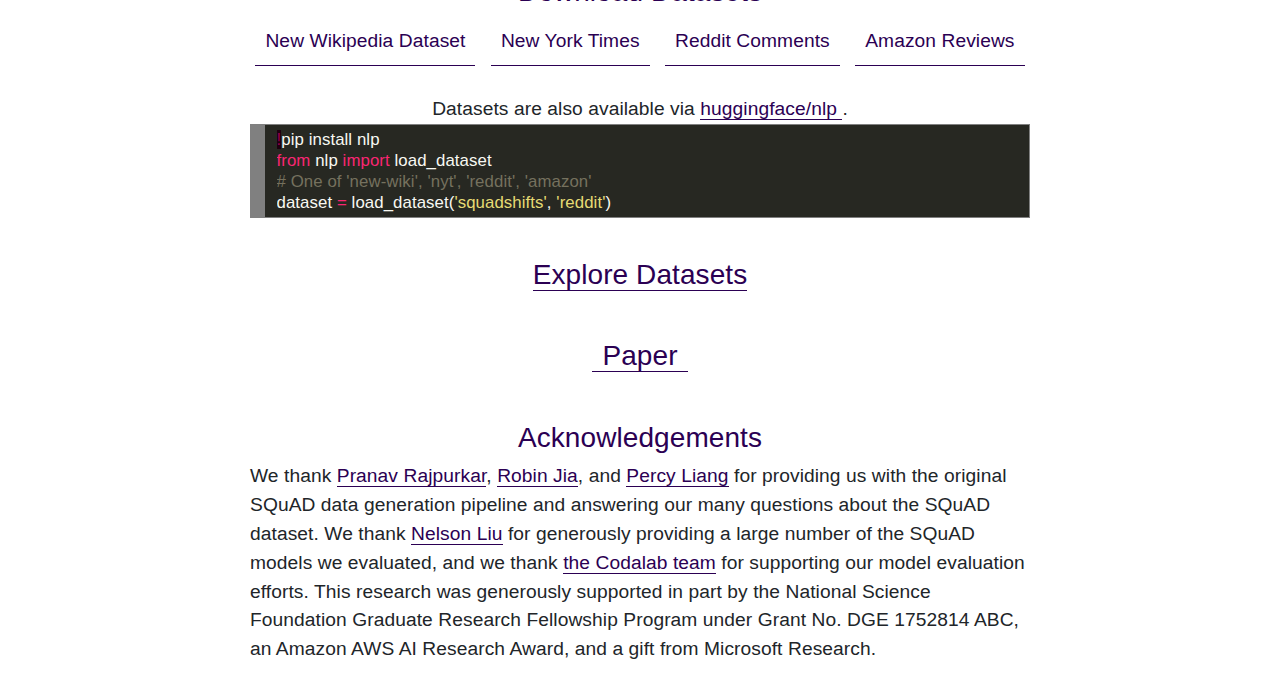
==== commit 8b1ee745: "Include links to huggingface-nlp" ====
--- a/index.html
+++ b/index.html
@@ -99,6 +99,19 @@
                 </a>
             </div>
         </div>
+        <br>
+        Datasets are also available via <a href="https://github.com/huggingface/nlp"> huggingface/nlp </a>.
+<!-- HTML generated using hilite.me --><div style="background: #272822; overflow:auto;width:auto;border:solid gray;border-width:.1em .1em .1em .8em;padding:.2em .6em; text-align: left"><pre style="margin: 0; line-height: 125%"><span style="color: #960050; background-color: #1e0010">!</span><span style="color: #f8f8f2">pip</span> <span style="color: #f8f8f2">install</span> <span style="color: #f8f8f2">nlp</span>
+<span style="color: #f92672">from</span> <span style="color: #f8f8f2">nlp</span> <span style="color: #f92672">import</span> <span style="color: #f8f8f2">load_dataset</span>
+<span style="color: #75715e"># One of 'new-wiki', 'nyt', 'reddit', 'amazon'</span>
+<span style="color: #f8f8f2">dataset</span> <span style="color: #f92672">=</span> <span style="color: #f8f8f2">load_dataset(</span><span style="color: #e6db74">&#39;squadshifts&#39;</span><span style="color: #f8f8f2">,</span> <span style="color: #e6db74">&#39;reddit&#39;</span><span style="color: #f8f8f2">)</span>
+</pre></div>
+    </section>
+
+    <section id="explore">
+        <h3 class="heading"> 
+            <span> <a href=https://huggingface.co/nlp/viewer/?dataset=squadshifts&config=new_wiki> Explore Datasets</a> </span>
+        </h3>
     </section>
 
     <section id="paper">
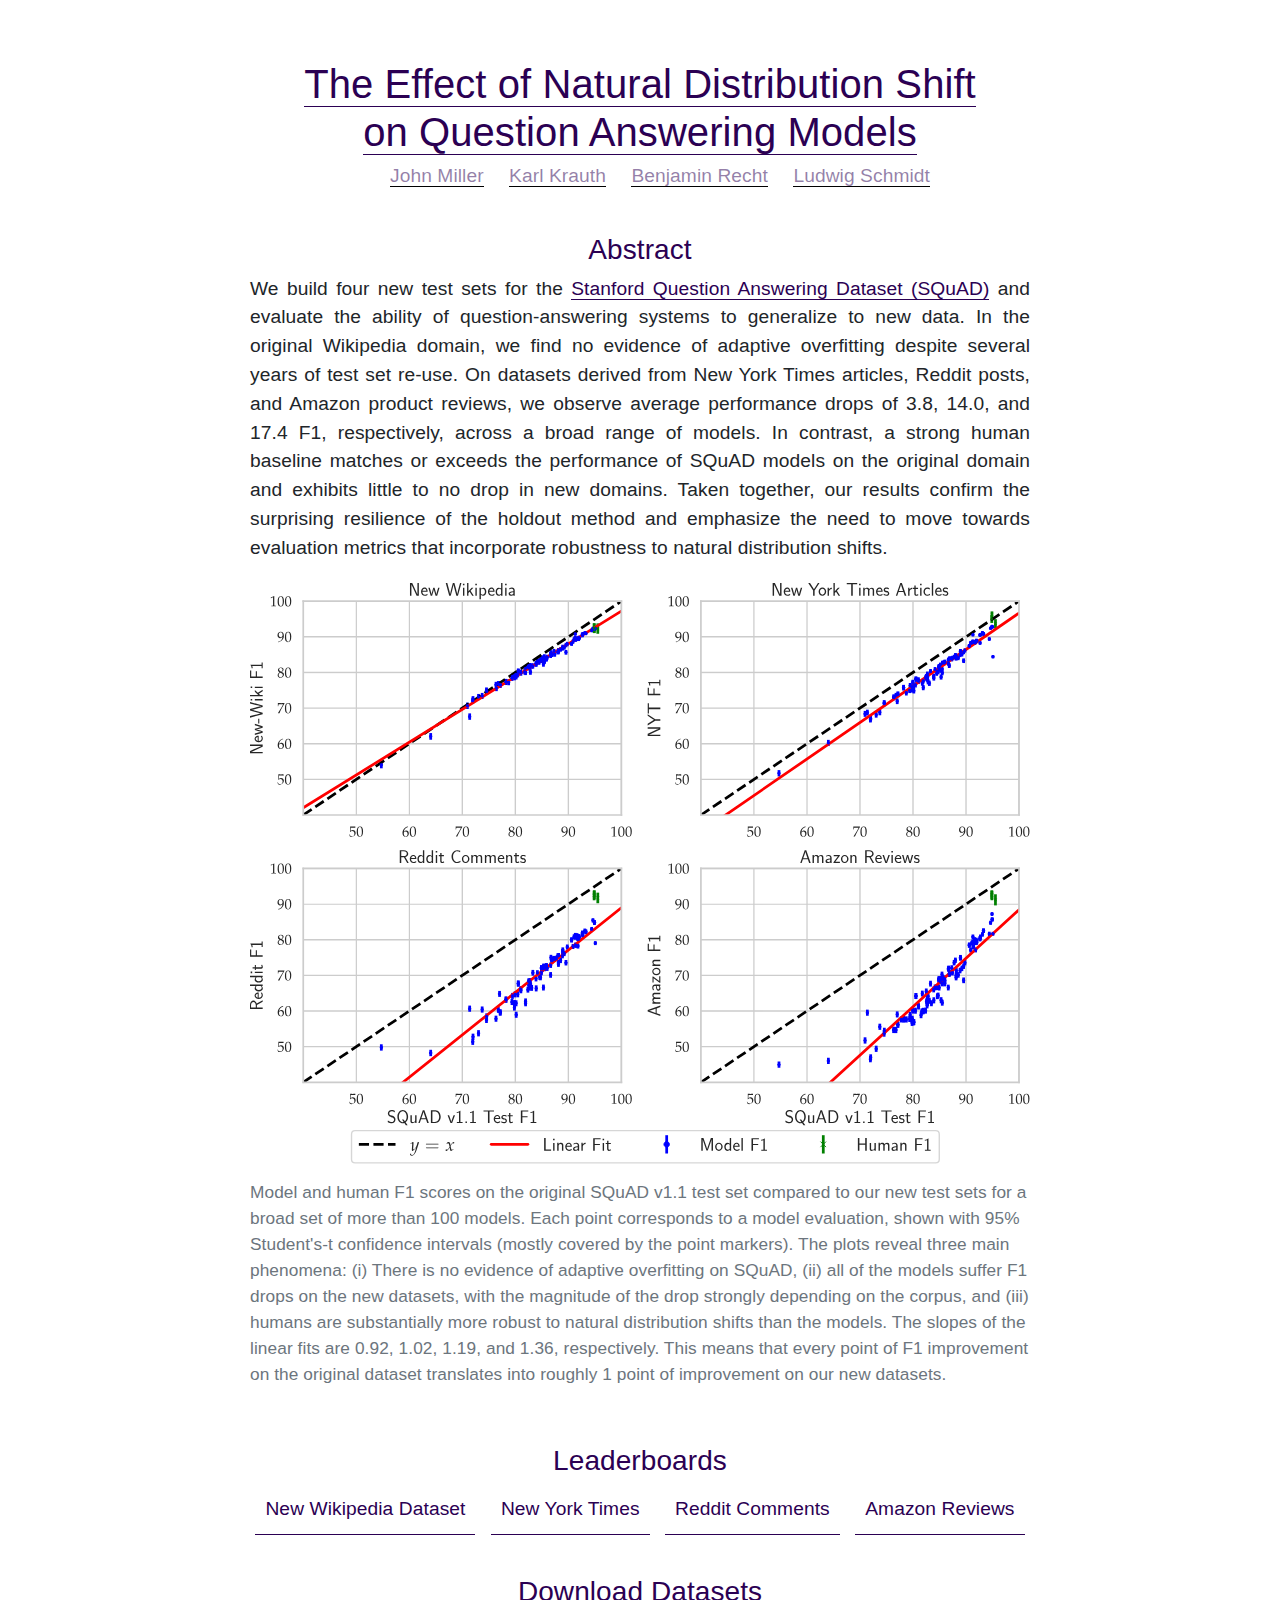
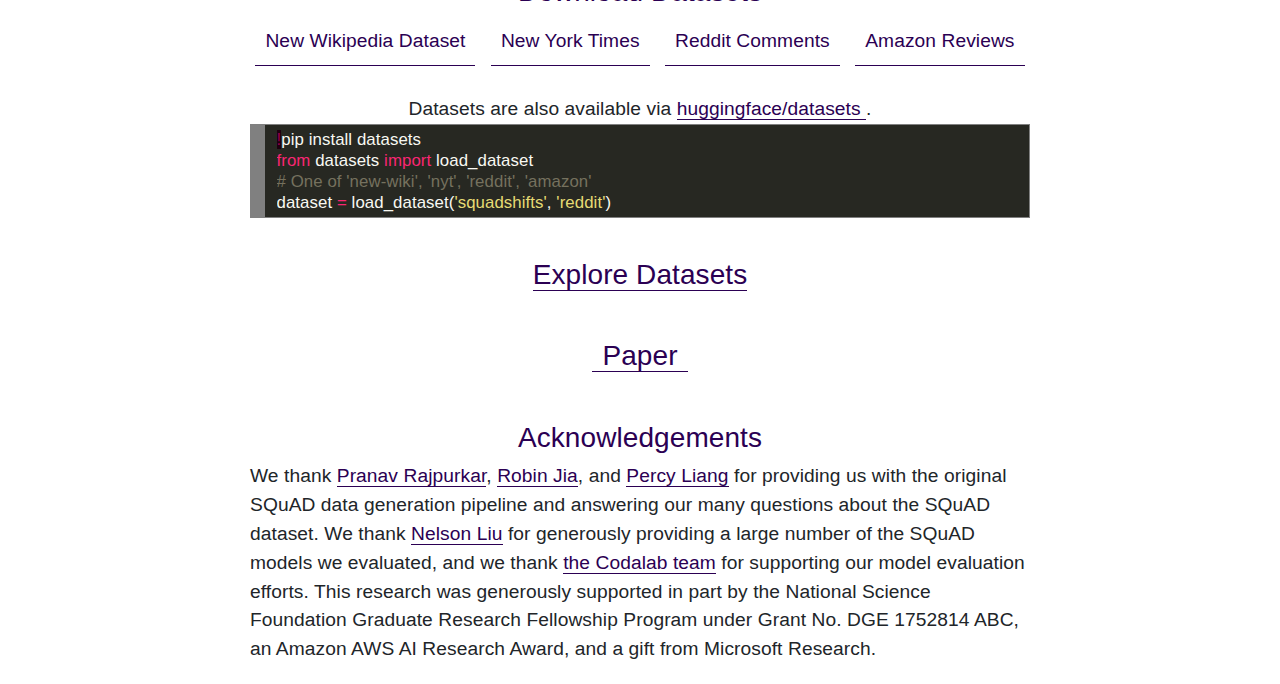
==== commit f27481b7: "Update Hugging Face datasets library" ====
--- a/index.html
+++ b/index.html
@@ -85,24 +85,24 @@
         <h3 class="heading"> <span> Download Datasets </span></h3>
         <div class="content">
             <div id="links">
-                <a href="https://ndownloader.figshare.com/files/21500115?private_link=2f119bea3e8d711047ec">
+                <a href="https://ndownloader.figshare.com/files/28472799?private_link=2f119bea3e8d711047ec">
                     <span> New Wikipedia Dataset </span>
                 </a>
-                <a href="https://ndownloader.figshare.com/files/21500118?private_link=2f119bea3e8d711047ec">
+                <a href="https://ndownloader.figshare.com/files/28472796?private_link=2f119bea3e8d711047ec">
                     <span> New York Times </span>
                 </a>
-                <a href="https://ndownloader.figshare.com/files/21500112?private_link=2f119bea3e8d711047ec">
+                <a href="https://ndownloader.figshare.com/files/28472805?private_link=2f119bea3e8d711047ec">
                     <span> Reddit Comments </span>
                 </a>
-                <a href="https://ndownloader.figshare.com/files/21500109?private_link=2f119bea3e8d711047ec">
+                <a href="https://ndownloader.figshare.com/files/28472802?private_link=2f119bea3e8d711047ec">
                     <span> Amazon Reviews </span> 
                 </a>
             </div>
         </div>
         <br>
-        Datasets are also available via <a href="https://github.com/huggingface/nlp"> huggingface/nlp </a>.
-<!-- HTML generated using hilite.me --><div style="background: #272822; overflow:auto;width:auto;border:solid gray;border-width:.1em .1em .1em .8em;padding:.2em .6em; text-align: left"><pre style="margin: 0; line-height: 125%"><span style="color: #960050; background-color: #1e0010">!</span><span style="color: #f8f8f2">pip</span> <span style="color: #f8f8f2">install</span> <span style="color: #f8f8f2">nlp</span>
-<span style="color: #f92672">from</span> <span style="color: #f8f8f2">nlp</span> <span style="color: #f92672">import</span> <span style="color: #f8f8f2">load_dataset</span>
+        Datasets are also available via <a href="https://github.com/huggingface/datasets"> huggingface/datasets </a>.
+<!-- HTML generated using hilite.me --><div style="background: #272822; overflow:auto;width:auto;border:solid gray;border-width:.1em .1em .1em .8em;padding:.2em .6em; text-align: left"><pre style="margin: 0; line-height: 125%"><span style="color: #960050; background-color: #1e0010">!</span><span style="color: #f8f8f2">pip</span> <span style="color: #f8f8f2">install</span> <span style="color: #f8f8f2">datasets</span>
+<span style="color: #f92672">from</span> <span style="color: #f8f8f2">datasets</span> <span style="color: #f92672">import</span> <span style="color: #f8f8f2">load_dataset</span>
 <span style="color: #75715e"># One of 'new-wiki', 'nyt', 'reddit', 'amazon'</span>
 <span style="color: #f8f8f2">dataset</span> <span style="color: #f92672">=</span> <span style="color: #f8f8f2">load_dataset(</span><span style="color: #e6db74">&#39;squadshifts&#39;</span><span style="color: #f8f8f2">,</span> <span style="color: #e6db74">&#39;reddit&#39;</span><span style="color: #f8f8f2">)</span>
 </pre></div>
@@ -110,7 +110,7 @@
 
     <section id="explore">
         <h3 class="heading"> 
-            <span> <a href=https://huggingface.co/nlp/viewer/?dataset=squadshifts&config=new_wiki> Explore Datasets</a> </span>
+            <span> <a href=https://huggingface.co/datasets/squadshifts> Explore Datasets</a> </span>
         </h3>
     </section>
 
